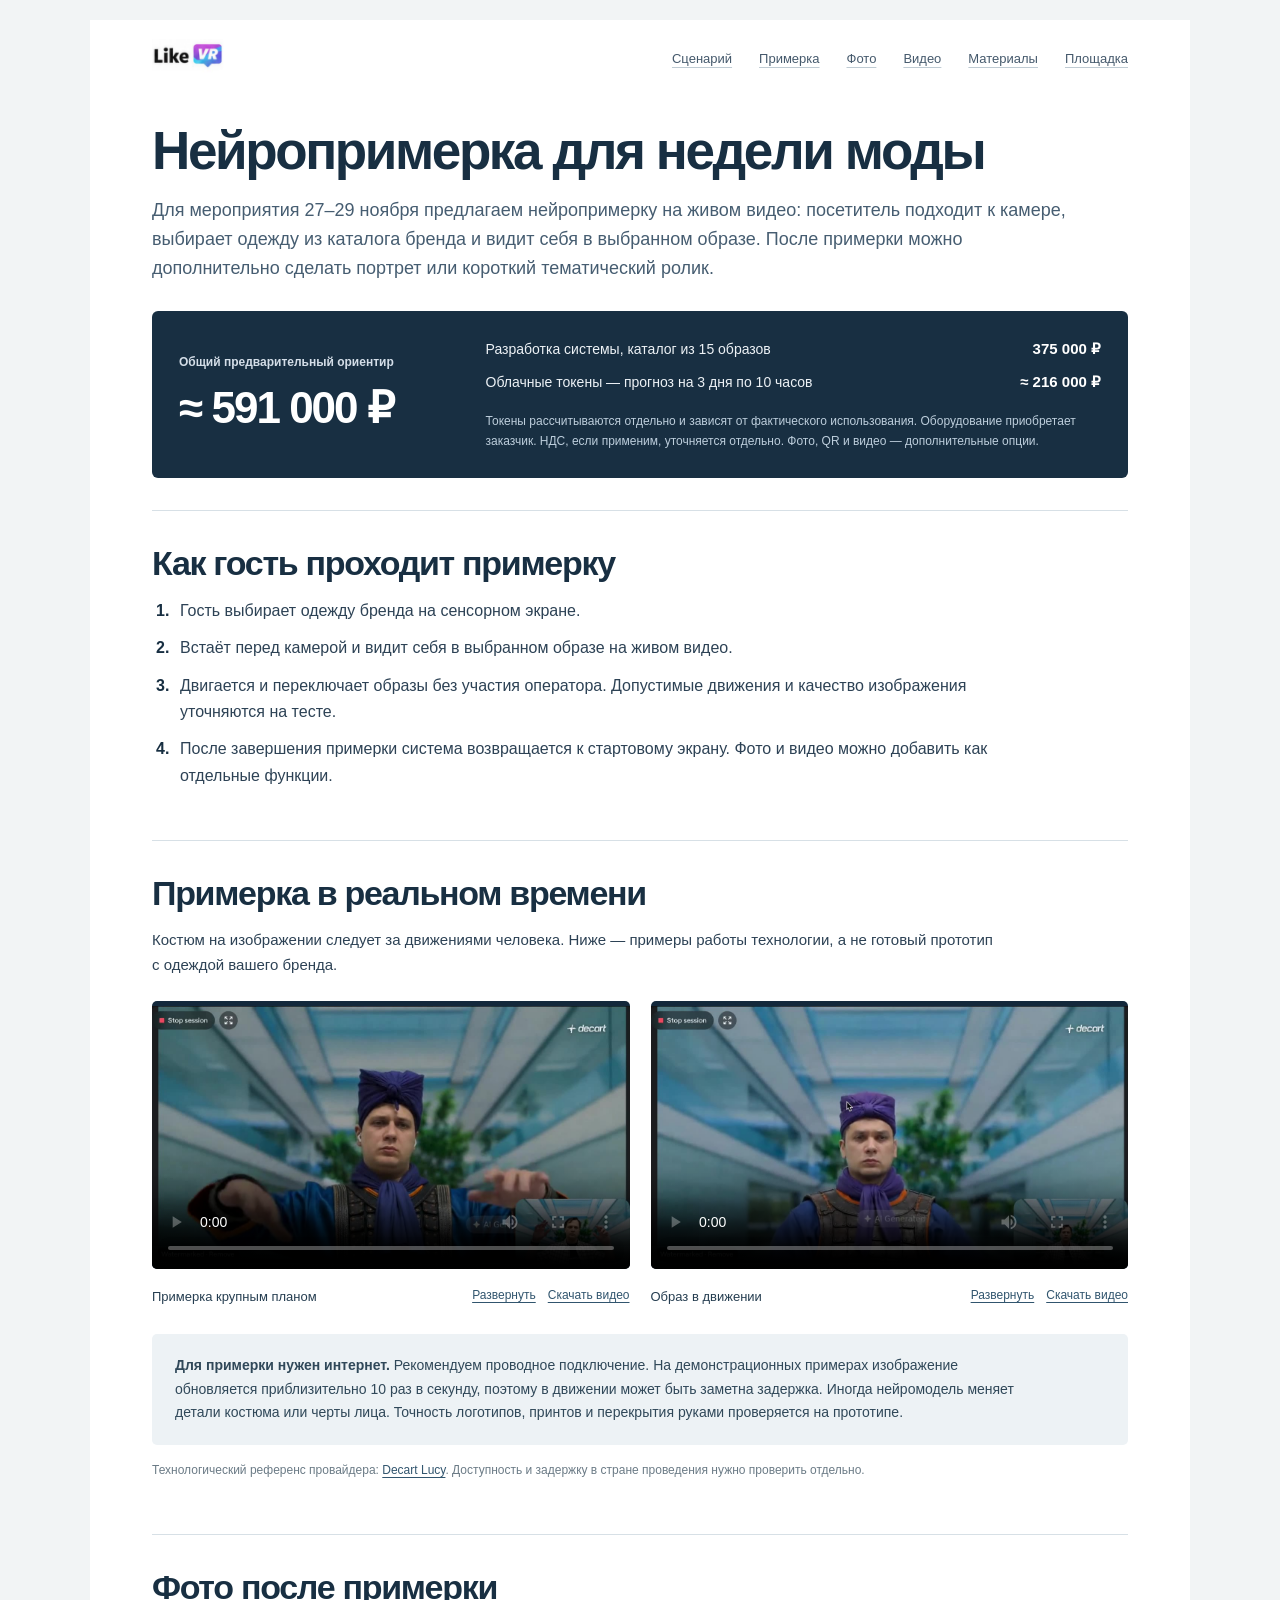
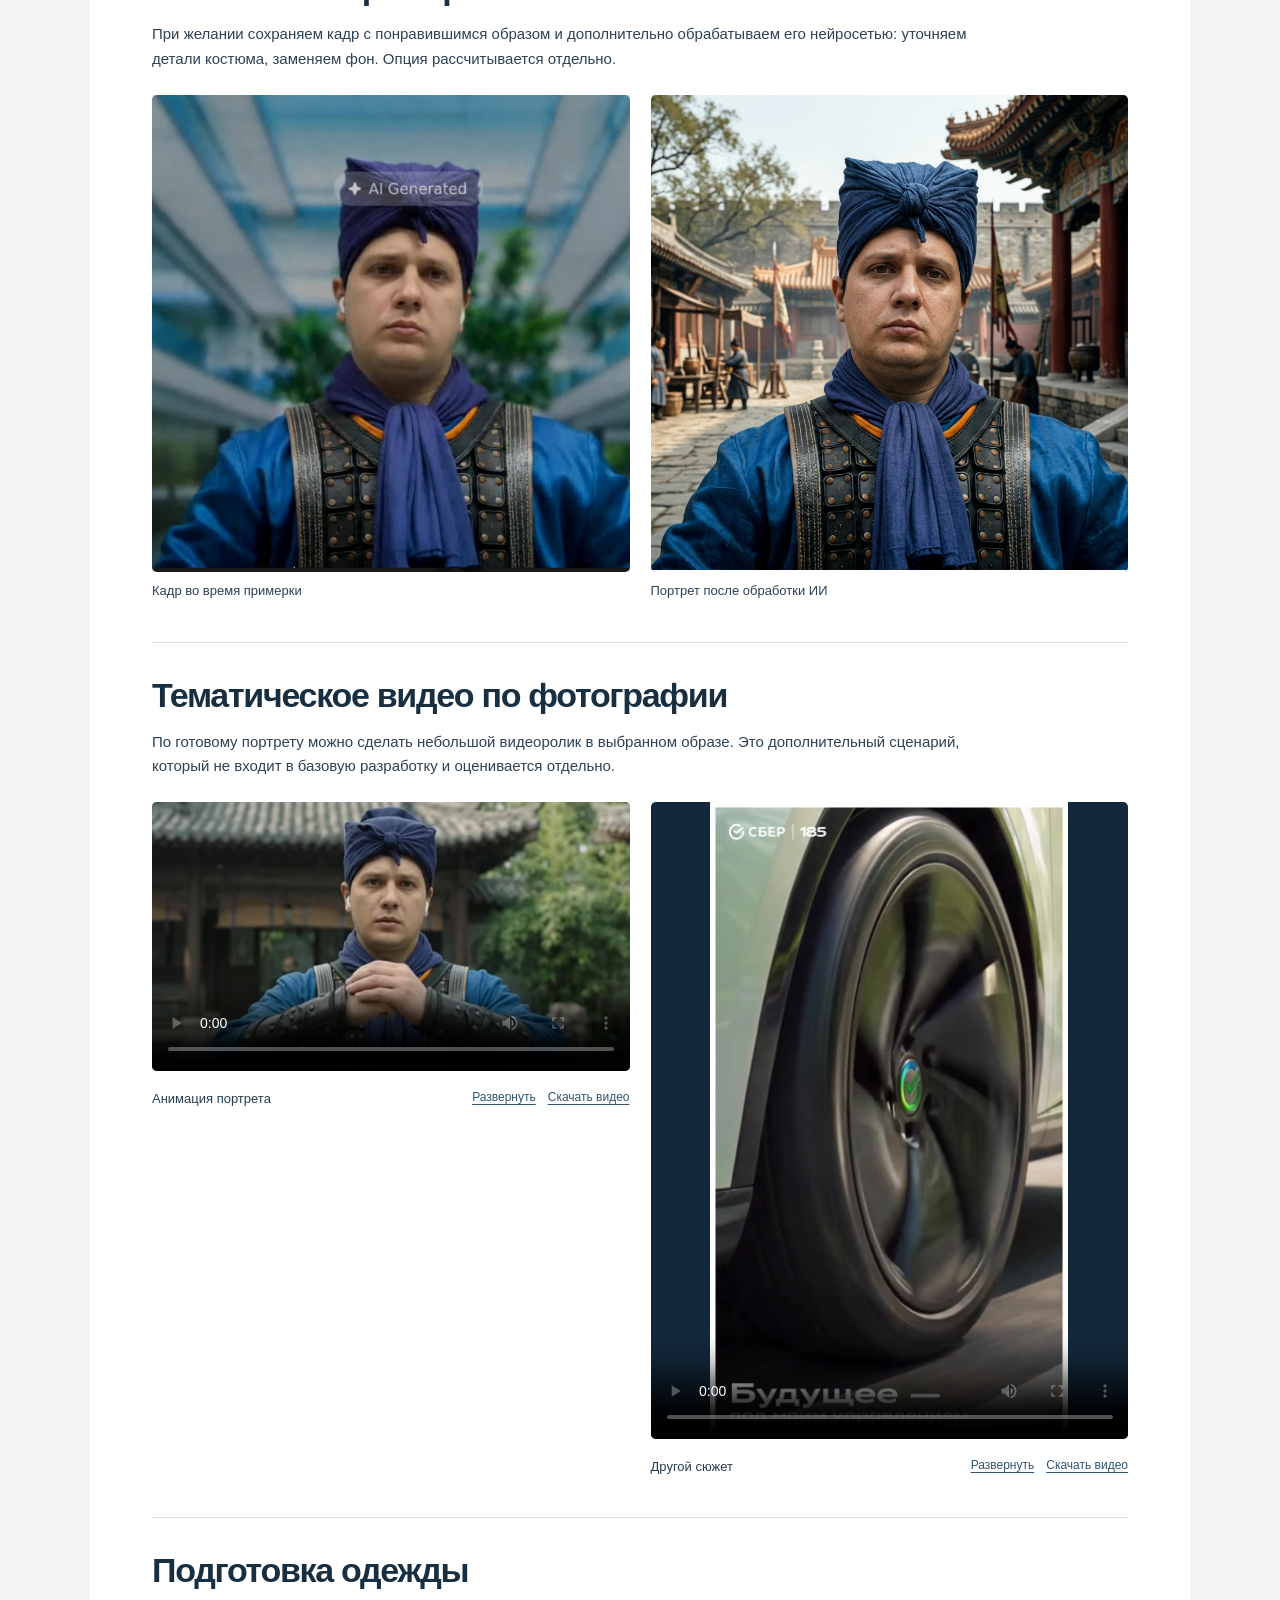
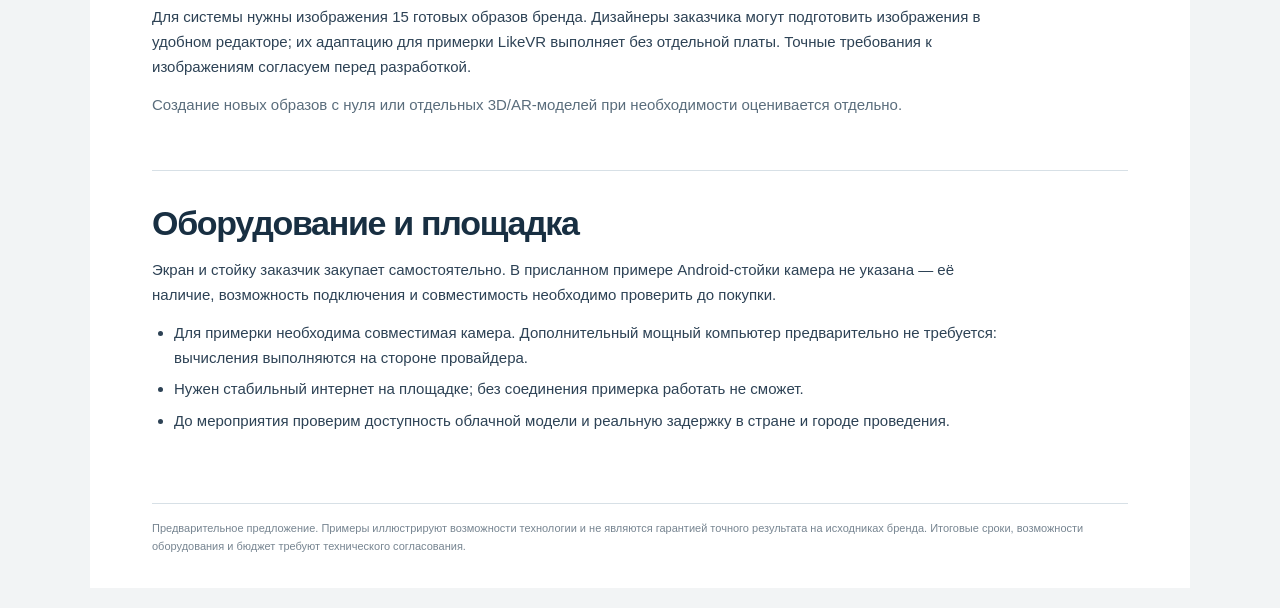
==== faha-ai-fitting-271126/index.html @ 7ea91d98 "Publish Faha AI fitting CLEAN v4" ====
<!doctype html><html lang="ru"><head><meta charset="UTF-8"><meta name="viewport" content="width=device-width,initial-scale=1"><meta name="theme-color" content="#182f42"><meta name="description" content="Нейропримерка для недели моды: пример работы, предварительная стоимость и требования к площадке."><title>Нейропримерка — предложение LikeVR</title><link rel="stylesheet" href="assets/styles.css"><script src="assets/app.js" defer></script></head><body>
<a class="skip" href="#main">К содержимому</a>
<div class="page" id="top">
<header class="topbar"><a class="brand" href="#top" aria-label="LikeVR — в начало"><img src="assets/likevr.png" alt="LikeVR"></a>
<nav class="nav" aria-label="Разделы"><a href="#scenario">Сценарий</a><a href="#live">Примерка</a><a href="#photo">Фото</a><a href="#video">Видео</a><a href="#materials">Материалы</a><a href="#venue">Площадка</a></nav><button class="menu-toggle" type="button" aria-label="Меню" aria-expanded="false" aria-controls="mobile-nav"><i aria-hidden="true"></i> Разделы</button></header>
<nav class="mobile-nav" id="mobile-nav" aria-label="Разделы, мобильное меню"><a href="#scenario">Сценарий</a><a href="#live">Примерка</a><a href="#photo">Фото</a><a href="#video">Видео</a><a href="#materials">Материалы</a><a href="#venue">Площадка</a></nav>
<main id="main">
<section class="hero"><h1>Нейропримерка для недели моды</h1><p class="lead">Для мероприятия 27–29 ноября предлагаем нейропримерку на живом видео: посетитель подходит к камере, выбирает одежду из каталога бренда и видит себя в выбранном образе. После примерки можно дополнительно сделать портрет или короткий тематический ролик.</p><div class="price"><div class="price-primary"><span class="hint">Общий предварительный ориентир</span><strong>≈ 591 000 ₽</strong></div><div class="price-breakdown"><div class="cost-line"><span>Разработка системы, каталог из 15 образов</span><b>375 000 ₽</b></div><div class="cost-line"><span>Облачные токены — прогноз на 3 дня по 10 часов</span><b>≈ 216 000 ₽</b></div><p class="price-note">Токены рассчитываются отдельно и зависят от фактического использования. Оборудование приобретает заказчик. НДС, если применим, уточняется отдельно. Фото, QR и видео — дополнительные опции.</p></div></div></section>
<section class="section" id="scenario"><h2>Как гость проходит примерку</h2><ol class="steps"><li>Гость выбирает одежду бренда на сенсорном экране.</li><li>Встаёт перед камерой и видит себя в выбранном образе на живом видео.</li><li>Двигается и переключает образы без участия оператора. Допустимые движения и качество изображения уточняются на тесте.</li><li>После завершения примерки система возвращается к стартовому экрану. Фото и видео можно добавить как отдельные функции.</li></ol></section>
<section class="section" id="live"><h2>Примерка в реальном времени</h2><p>Костюм на изображении следует за движениями человека. Ниже — примеры работы технологии, а не готовый прототип с одеждой вашего бренда.</p><div class="media-grid">
<figure class="media-card"><video controls playsinline preload="metadata" poster="assets/media/demo-1-poster.jpg" src="assets/media/demo-1.mp4" aria-label="Примерка крупным планом"></video><figcaption class="media-caption"><span class="title">Примерка крупным планом</span><span class="media-actions"><button type="button" data-video="assets/media/demo-1.mp4" data-label="Примерка крупным планом">Развернуть</button><a download href="assets/media/demo-1.mp4">Скачать видео</a></span></figcaption></figure>
<figure class="media-card"><video controls playsinline preload="metadata" poster="assets/media/demo-2-poster.jpg" src="assets/media/demo-2.mp4" aria-label="Образ в движении"></video><figcaption class="media-caption"><span class="title">Образ в движении</span><span class="media-actions"><button type="button" data-video="assets/media/demo-2.mp4" data-label="Образ в движении">Развернуть</button><a download href="assets/media/demo-2.mp4">Скачать видео</a></span></figcaption></figure></div>
<div class="notice"><p><strong>Для примерки нужен интернет.</strong> Рекомендуем проводное подключение. На демонстрационных примерах изображение обновляется приблизительно 10 раз в секунду, поэтому в движении может быть заметна задержка. Иногда нейромодель меняет детали костюма или черты лица. Точность логотипов, принтов и перекрытия руками проверяется на прототипе.</p></div><p class="ref">Технологический референс провайдера: <a href="https://decart.ai/lucy" rel="noopener noreferrer" target="_blank">Decart Lucy</a>. Доступность и задержку в стране проведения нужно проверить отдельно.</p></section>
<section class="section" id="photo"><h2>Фото после примерки</h2><p>При желании сохраняем кадр с понравившимся образом и дополнительно обрабатываем его нейросетью: уточняем детали костюма, заменяем фон. Опция рассчитывается отдельно.</p><div class="photo-grid"><figure class="photo-card"><button data-image="assets/media/before.png" data-alt="Кадр во время примерки"><img src="assets/media/before.png" alt="Кадр с посетителем в образе" loading="lazy"></button><figcaption>Кадр во время примерки</figcaption></figure><figure class="photo-card"><button data-image="assets/media/after.png" data-alt="Портрет после обработки"><img src="assets/media/after.png" alt="Портрет посетителя после обработки нейросетью" loading="lazy"></button><figcaption>Портрет после обработки ИИ</figcaption></figure></div></section>
<section class="section" id="video"><h2>Тематическое видео по фотографии</h2><p>По готовому портрету можно сделать небольшой видеоролик в выбранном образе. Это дополнительный сценарий, который не входит в базовую разработку и оценивается отдельно.</p><div class="media-grid"><figure class="media-card"><video controls playsinline preload="metadata" poster="assets/media/demo-3-poster.jpg" src="assets/media/demo-3.mp4" aria-label="Видео из готового портрета"></video><figcaption class="media-caption"><span class="title">Анимация портрета</span><span class="media-actions"><button data-video="assets/media/demo-3.mp4" data-label="Анимация портрета">Развернуть</button><a download href="assets/media/demo-3.mp4">Скачать видео</a></span></figcaption></figure><figure class="media-card portrait"><video controls playsinline preload="metadata" poster="assets/media/demo-4-poster.jpg" src="assets/media/demo-4.mp4" aria-label="Альтернативный сюжет видеоролика"></video><figcaption class="media-caption"><span class="title">Другой сюжет</span><span class="media-actions"><button data-video="assets/media/demo-4.mp4" data-label="Другой сюжет">Развернуть</button><a download href="assets/media/demo-4.mp4">Скачать видео</a></span></figcaption></figure></div></section>
<section class="section" id="materials"><h2>Подготовка одежды</h2><p>Для системы нужны изображения 15 готовых образов бренда. Дизайнеры заказчика могут подготовить изображения в удобном редакторе; их адаптацию для примерки LikeVR выполняет без отдельной платы. Точные требования к изображениям согласуем перед разработкой.</p><p class="subtle">Создание новых образов с нуля или отдельных 3D/AR-моделей при необходимости оценивается отдельно.</p></section>
<section class="section" id="venue"><h2>Оборудование и площадка</h2><p>Экран и стойку заказчик закупает самостоятельно. В присланном примере Android-стойки камера не указана — её наличие, возможность подключения и совместимость необходимо проверить до покупки.</p><ul class="simple-bullets"><li>Для примерки необходима совместимая камера. Дополнительный мощный компьютер предварительно не требуется: вычисления выполняются на стороне провайдера.</li><li>Нужен стабильный интернет на площадке; без соединения примерка работать не сможет.</li><li>До мероприятия проверим доступность облачной модели и реальную задержку в стране и городе проведения.</li></ul></section>
<p class="legal">Предварительное предложение. Примеры иллюстрируют возможности технологии и не являются гарантией точного результата на исходниках бренда. Итоговые сроки, возможности оборудования и бюджет требуют технического согласования.</p>
</main></div>
<div class="lightbox" id="lightbox" role="dialog" aria-modal="true" aria-label="Просмотр медиа" hidden><button type="button" class="lightbox-close" aria-label="Закрыть">×</button><div class="lightbox-content" id="lightbox-content"></div><div class="lightbox-caption" id="lightbox-caption"></div></div></body></html>
---- faha-ai-fitting-271126/assets/styles.css ----
/* Фаха / клиентская презентация LikeVR. Чистая редакция по образцу страницы Юры. */
:root{--ink:#182f42;--text:#2d4255;--muted:#51677a;--line:#d7e0e6;--soft:#edf2f5;--paper:#fff;--outside:#f2f4f5}
*{box-sizing:border-box}html{scroll-behavior:smooth;scroll-padding-top:75px}body{margin:0;background:var(--outside);color:var(--text);font:16px/1.65 Arial,'Helvetica Neue',sans-serif;-webkit-font-smoothing:antialiased}a{color:#31556e;text-underline-offset:3px}button{font:inherit}button,a{-webkit-tap-highlight-color:transparent}.skip{position:absolute;top:-80px;left:12px;background:white;color:var(--ink);padding:8px 12px;z-index:99}.skip:focus{top:10px}.page{max-width:1100px;background:var(--paper);min-height:100vh;margin:20px auto;padding:0 62px 22px}.topbar{min-height:78px;display:flex;align-items:center;justify-content:space-between}.brand{display:block;width:88px;flex:0 0 auto}.brand img{display:block;width:100%;height:auto}.nav{display:flex;gap:27px;align-items:center}.nav a{font-size:13px;color:#45596c;text-decoration:underline;text-decoration-color:#bfcbd3;text-underline-offset:4px}.nav a:hover{color:#172f43}.menu-toggle{display:none}.mobile-nav{display:none}.hero{padding:24px 0 32px}.hero h1{margin:0 0 16px;color:var(--ink);font-size:clamp(34px,4.4vw,53px);line-height:1.1;letter-spacing:-.045em;font-weight:800}.lead{font-size:18px;line-height:1.6;margin:0 0 28px;color:#465d71;max-width:930px}.price{background:var(--ink);color:#fff;border-radius:6px;padding:26px 27px;display:grid;grid-template-columns:30% 1fr;gap:30px}.price-primary{display:flex;flex-direction:column;justify-content:center}.price-primary .hint{font-size:12px;font-weight:650;color:#d4dee8}.price-primary strong{font-size:clamp(34px,3.8vw,44px);white-space:nowrap;letter-spacing:-.045em;line-height:1.2;margin:9px 0 0}.price-breakdown{display:flex;flex-direction:column;justify-content:center;gap:9px;font-size:14px}.cost-line{display:flex;justify-content:space-between;align-items:baseline;gap:25px}.cost-line b{font-size:15px;white-space:nowrap}.cost-line span{color:#edf2f6}.price-note{color:#bdcedc;margin:8px 0 0;font-size:12px;line-height:1.65}.section{border-top:1px solid var(--line);padding:33px 0 40px}.section h2{color:var(--ink);letter-spacing:-.038em;line-height:1.15;font-size:clamp(26px,3vw,34px);margin:0 0 15px}.section p{margin:0 0 13px;max-width:850px;font-size:15px}.steps{list-style:none;counter-reset:step;margin:0;padding:0;max-width:870px}.steps li{counter-increment:step;position:relative;padding-left:28px;margin:0 0 11px}.steps li::before{content:counter(step)'.';position:absolute;left:4px;font-weight:700;color:var(--ink)}.media-grid,.photo-grid{display:grid;grid-template-columns:1fr 1fr;gap:21px;margin-top:23px}.media-card,.photo-card{margin:0;min-width:0}.media-card video{display:block;width:100%;aspect-ratio:16/9;object-fit:contain;border-radius:5px;background:#13283b}.media-card.portrait video{aspect-ratio:3/4}.media-caption{padding-top:9px;display:flex;align-items:flex-start;gap:9px;justify-content:space-between}.media-caption .title{font-size:13px;color:#263e51}.media-actions{font-size:12px;display:flex;gap:12px;white-space:nowrap}.media-actions button{border:0;padding:0;background:none;color:#31556e;text-decoration:underline;text-underline-offset:3px;cursor:pointer;font-size:12px}.media-actions a{font-size:12px}.media-card figcaption,.photo-card figcaption{font-size:13px;margin-top:8px}.photo-card img{width:100%;aspect-ratio:1/1;object-fit:cover;border-radius:5px;display:block}.photo-card button{width:100%;display:block;border:0;background:#e7ecf0;padding:0;cursor:zoom-in;line-height:0}.photo-card button:focus-visible{outline:3px solid #6b90aa}.notice{background:var(--soft);border-radius:5px;margin-top:26px;padding:20px 23px;font-size:14px;color:#304859}.notice p{font-size:14px;line-height:1.7;margin:0}.notice p+p{margin-top:9px}.ref{font-size:12px!important;color:#6b7b86;margin-top:16px!important}.simple-bullets{margin:8px 0 0;padding:0 0 0 22px;max-width:860px}.simple-bullets li{margin:7px 0;font-size:15px}.subtle{color:#5a6d7c}.closing{padding-bottom:15px}.legal{font-size:11px!important;color:#778591;line-height:1.65!important;padding-top:15px;border-top:1px solid var(--line);margin-top:22px!important}.lightbox[hidden]{display:none}.lightbox{position:fixed;inset:0;z-index:80;background:rgba(12,24,35,.97);display:flex;align-items:center;justify-content:center;padding:62px 23px 38px;flex-direction:column}.lightbox-content{display:flex;align-items:center;justify-content:center;max-width:1200px;width:100%;height:calc(100vh - 130px)}.lightbox-content img,.lightbox-content video{max-width:100%;max-height:100%;width:auto;height:auto;object-fit:contain}.lightbox-content video{width:100%;height:100%}.lightbox-close{position:absolute;top:13px;right:23px;border:1px solid #a2aebb;background:rgba(255,255,255,.09);color:#fff;font-size:28px;line-height:1;border-radius:50%;width:42px;height:42px;cursor:pointer}.lightbox-caption{color:#e3eaf0;font-size:13px;margin-top:10px}.modal-open{overflow:hidden}
@media(max-width:800px){.page{margin:0;padding:0 35px}.topbar{min-height:72px}.nav{gap:13px}.nav a{font-size:12px}.price{grid-template-columns:1fr;gap:15px}.price-primary strong{font-size:42px}.hero{padding-top:25px}.lead{font-size:17px}}
@media(max-width:610px){body{background:#fff}.page{padding:0 20px}.brand{width:70px}.topbar{min-height:64px}.nav{display:none}.menu-toggle{display:flex;align-items:center;gap:9px;background:none;border:0;padding:9px 0;font-size:13px;color:var(--ink);cursor:pointer}.menu-toggle i,.menu-toggle i:before,.menu-toggle i:after{display:block;height:2px;background:var(--ink);width:19px;content:'';position:relative}.menu-toggle i:before{position:absolute;top:-6px}.menu-toggle i:after{position:absolute;top:6px}.mobile-nav{display:none;padding:3px 0 16px;border-top:1px solid var(--line)}.mobile-nav.open{display:grid;grid-template-columns:1fr 1fr;gap:10px}.mobile-nav a{font-size:13px;text-decoration:none}.hero{padding:18px 0 28px}.hero h1{font-size:38px;line-height:1.12}.lead{font-size:15.5px;line-height:1.6}.price{padding:21px 20px}.price-primary strong{font-size:39px}.cost-line{gap:12px;font-size:12.5px}.cost-line b{font-size:14px}.section{padding:30px 0 35px}.section h2{font-size:27px}.section p,.simple-bullets li{font-size:14px}.media-grid,.photo-grid{grid-template-columns:1fr;gap:25px}.media-grid{margin-top:19px}.media-caption{align-items:flex-start}.media-actions{gap:10px}.notice{padding:18px}.notice p{font-size:13px}.photo-card img{aspect-ratio:1/1}.steps li{font-size:14px;padding-left:25px}}
@media(prefers-reduced-motion:reduce){html{scroll-behavior:auto}}
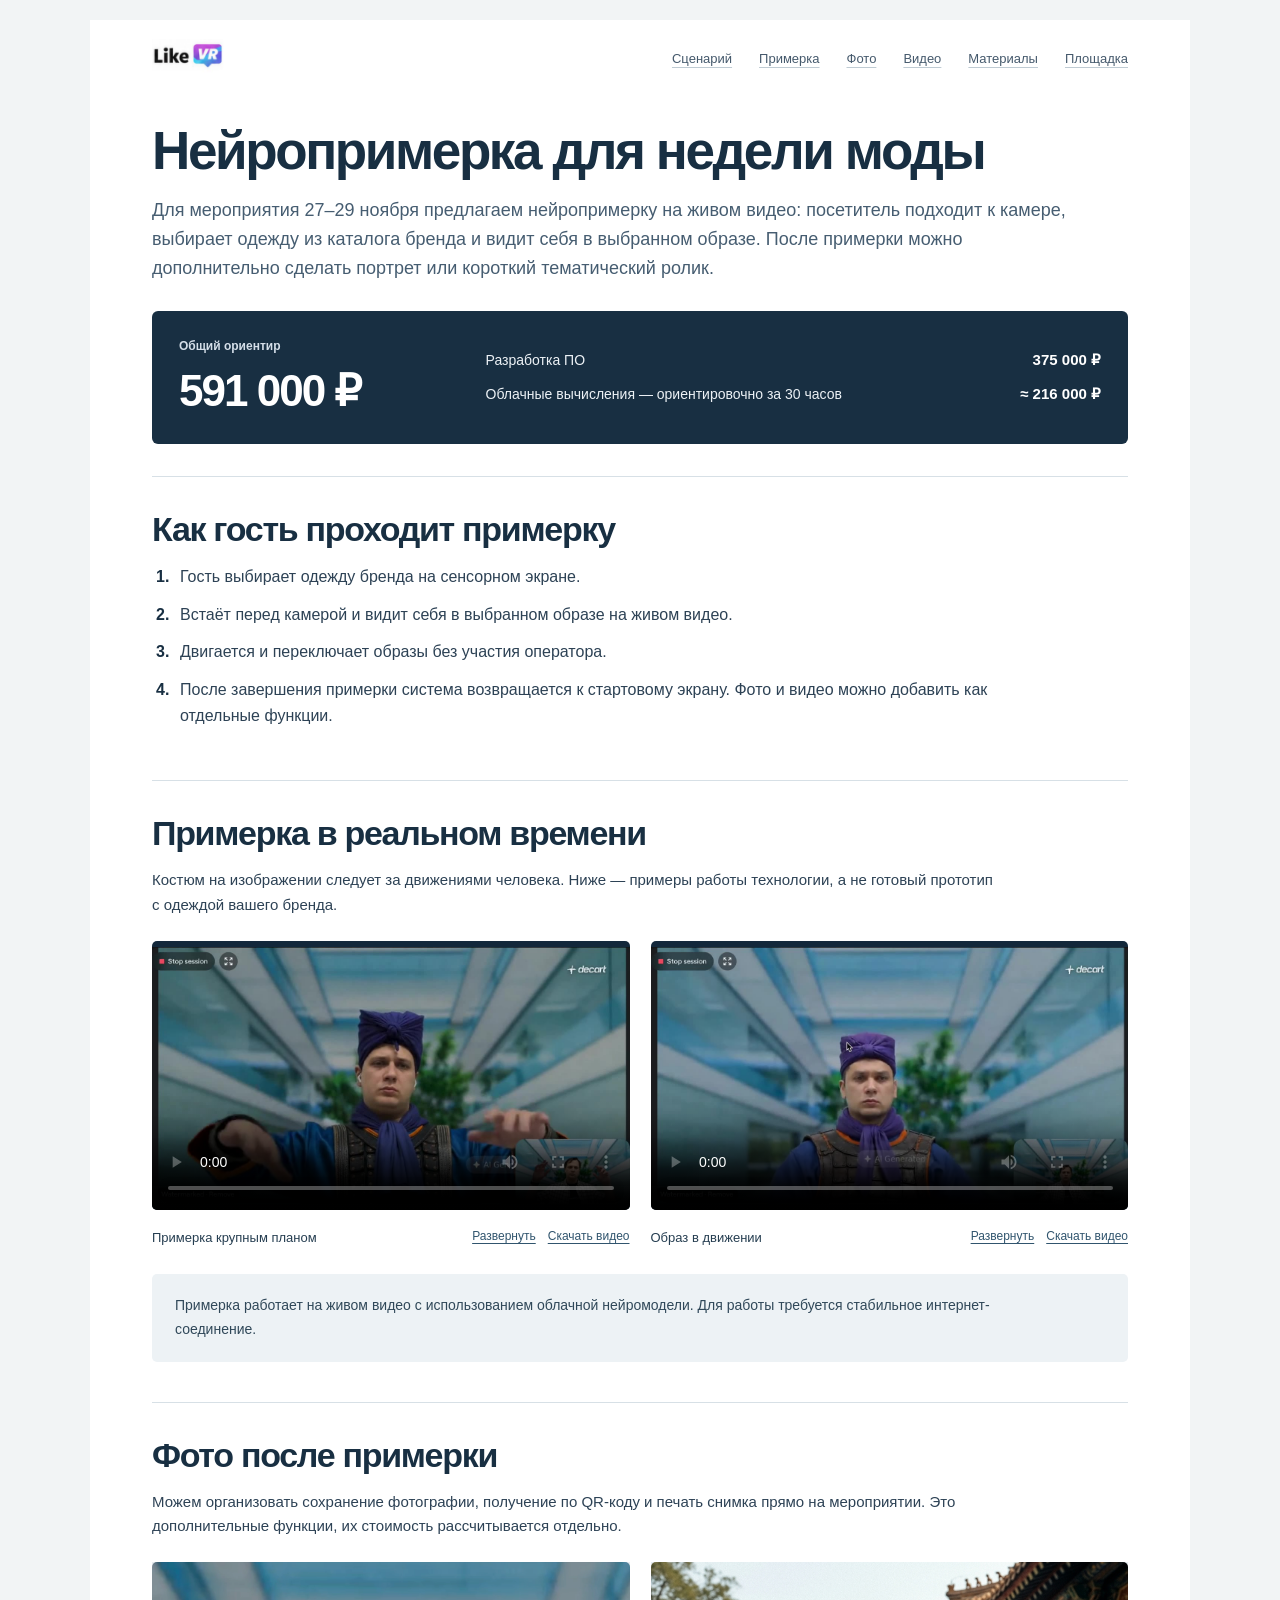
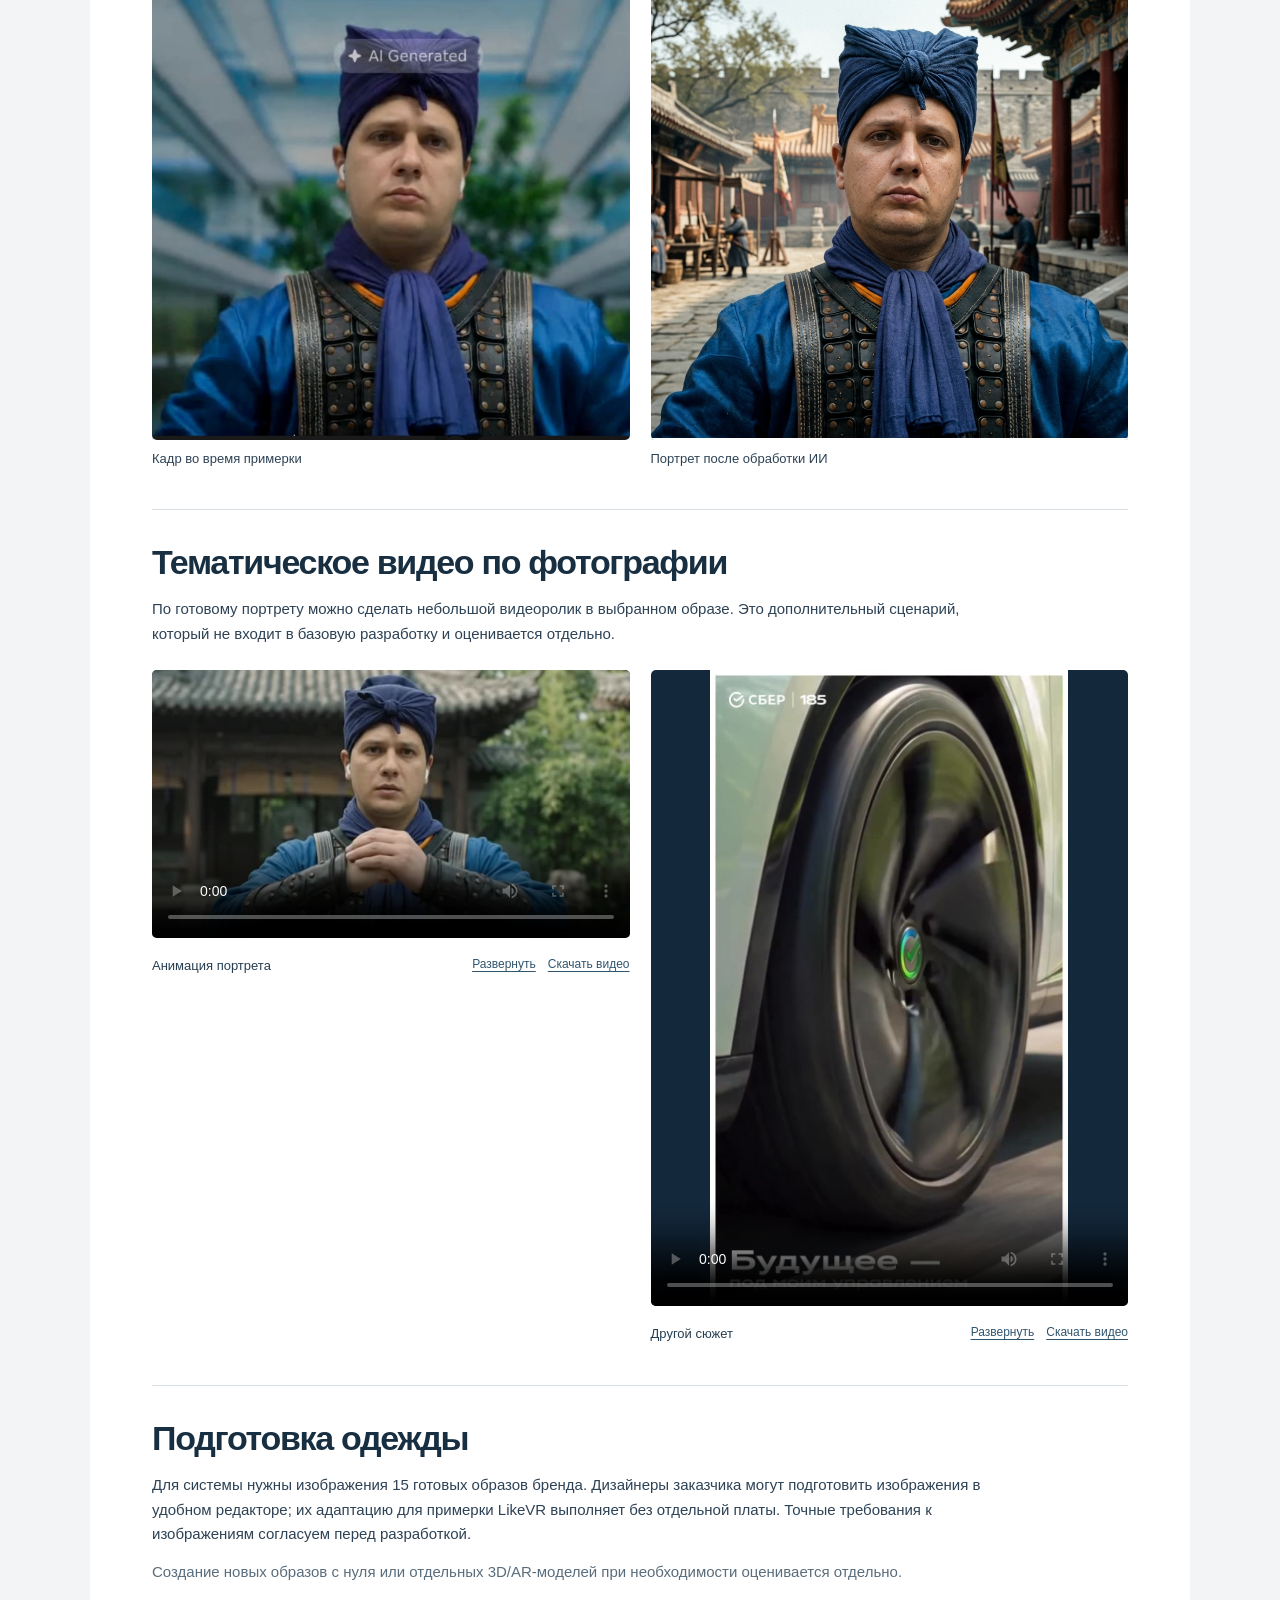
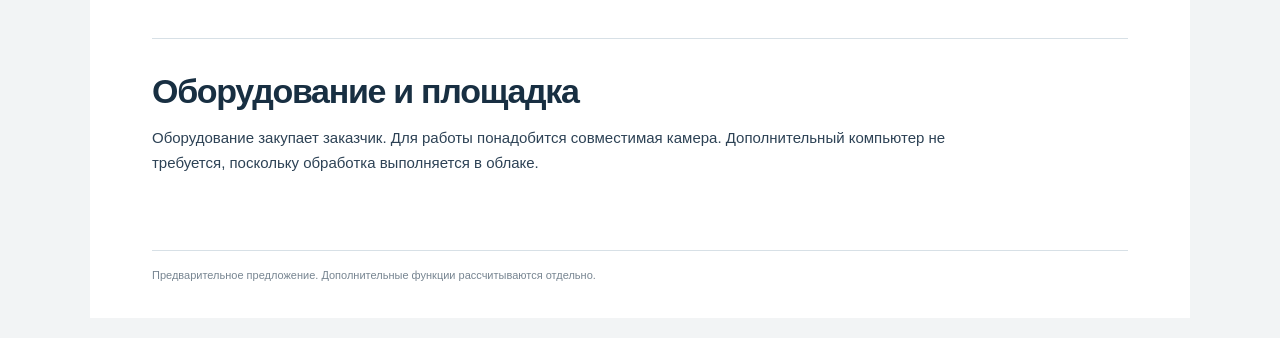
==== commit c4dde4a6: "Refine Faha proposal copy" ====
--- a/faha-ai-fitting-271126/index.html
+++ b/faha-ai-fitting-271126/index.html
@@ -5,16 +5,17 @@
 <nav class="nav" aria-label="Разделы"><a href="#scenario">Сценарий</a><a href="#live">Примерка</a><a href="#photo">Фото</a><a href="#video">Видео</a><a href="#materials">Материалы</a><a href="#venue">Площадка</a></nav><button class="menu-toggle" type="button" aria-label="Меню" aria-expanded="false" aria-controls="mobile-nav"><i aria-hidden="true"></i> Разделы</button></header>
 <nav class="mobile-nav" id="mobile-nav" aria-label="Разделы, мобильное меню"><a href="#scenario">Сценарий</a><a href="#live">Примерка</a><a href="#photo">Фото</a><a href="#video">Видео</a><a href="#materials">Материалы</a><a href="#venue">Площадка</a></nav>
 <main id="main">
-<section class="hero"><h1>Нейропримерка для недели моды</h1><p class="lead">Для мероприятия 27–29 ноября предлагаем нейропримерку на живом видео: посетитель подходит к камере, выбирает одежду из каталога бренда и видит себя в выбранном образе. После примерки можно дополнительно сделать портрет или короткий тематический ролик.</p><div class="price"><div class="price-primary"><span class="hint">Общий предварительный ориентир</span><strong>≈ 591 000 ₽</strong></div><div class="price-breakdown"><div class="cost-line"><span>Разработка системы, каталог из 15 образов</span><b>375 000 ₽</b></div><div class="cost-line"><span>Облачные токены — прогноз на 3 дня по 10 часов</span><b>≈ 216 000 ₽</b></div><p class="price-note">Токены рассчитываются отдельно и зависят от фактического использования. Оборудование приобретает заказчик. НДС, если применим, уточняется отдельно. Фото, QR и видео — дополнительные опции.</p></div></div></section>
-<section class="section" id="scenario"><h2>Как гость проходит примерку</h2><ol class="steps"><li>Гость выбирает одежду бренда на сенсорном экране.</li><li>Встаёт перед камерой и видит себя в выбранном образе на живом видео.</li><li>Двигается и переключает образы без участия оператора. Допустимые движения и качество изображения уточняются на тесте.</li><li>После завершения примерки система возвращается к стартовому экрану. Фото и видео можно добавить как отдельные функции.</li></ol></section>
+<section class="hero"><h1>Нейропримерка для недели моды</h1><p class="lead">Для мероприятия 27–29 ноября предлагаем нейропримерку на живом видео: посетитель подходит к камере, выбирает одежду из каталога бренда и видит себя в выбранном образе. После примерки можно дополнительно сделать портрет или короткий тематический ролик.</p><div class="price"><div class="price-primary"><span class="hint">Общий ориентир</span><strong>591 000 ₽</strong></div><div class="price-breakdown"><div class="cost-line"><span>Разработка ПО</span><b>375 000 ₽</b></div><div class="cost-line"><span>Облачные вычисления — ориентировочно за 30 часов</span><b>≈ 216 000 ₽</b></div></div></div></section>
+<section class="section" id="scenario"><h2>Как гость проходит примерку</h2><ol class="steps"><li>Гость выбирает одежду бренда на сенсорном экране.</li><li>Встаёт перед камерой и видит себя в выбранном образе на живом видео.</li><li>Двигается и переключает образы без участия оператора.</li><li>После завершения примерки система возвращается к стартовому экрану. Фото и видео можно добавить как отдельные функции.</li></ol></section>
 <section class="section" id="live"><h2>Примерка в реальном времени</h2><p>Костюм на изображении следует за движениями человека. Ниже — примеры работы технологии, а не готовый прототип с одеждой вашего бренда.</p><div class="media-grid">
 <figure class="media-card"><video controls playsinline preload="metadata" poster="assets/media/demo-1-poster.jpg" src="assets/media/demo-1.mp4" aria-label="Примерка крупным планом"></video><figcaption class="media-caption"><span class="title">Примерка крупным планом</span><span class="media-actions"><button type="button" data-video="assets/media/demo-1.mp4" data-label="Примерка крупным планом">Развернуть</button><a download href="assets/media/demo-1.mp4">Скачать видео</a></span></figcaption></figure>
 <figure class="media-card"><video controls playsinline preload="metadata" poster="assets/media/demo-2-poster.jpg" src="assets/media/demo-2.mp4" aria-label="Образ в движении"></video><figcaption class="media-caption"><span class="title">Образ в движении</span><span class="media-actions"><button type="button" data-video="assets/media/demo-2.mp4" data-label="Образ в движении">Развернуть</button><a download href="assets/media/demo-2.mp4">Скачать видео</a></span></figcaption></figure></div>
-<div class="notice"><p><strong>Для примерки нужен интернет.</strong> Рекомендуем проводное подключение. На демонстрационных примерах изображение обновляется приблизительно 10 раз в секунду, поэтому в движении может быть заметна задержка. Иногда нейромодель меняет детали костюма или черты лица. Точность логотипов, принтов и перекрытия руками проверяется на прототипе.</p></div><p class="ref">Технологический референс провайдера: <a href="https://decart.ai/lucy" rel="noopener noreferrer" target="_blank">Decart Lucy</a>. Доступность и задержку в стране проведения нужно проверить отдельно.</p></section>
-<section class="section" id="photo"><h2>Фото после примерки</h2><p>При желании сохраняем кадр с понравившимся образом и дополнительно обрабатываем его нейросетью: уточняем детали костюма, заменяем фон. Опция рассчитывается отдельно.</p><div class="photo-grid"><figure class="photo-card"><button data-image="assets/media/before.png" data-alt="Кадр во время примерки"><img src="assets/media/before.png" alt="Кадр с посетителем в образе" loading="lazy"></button><figcaption>Кадр во время примерки</figcaption></figure><figure class="photo-card"><button data-image="assets/media/after.png" data-alt="Портрет после обработки"><img src="assets/media/after.png" alt="Портрет посетителя после обработки нейросетью" loading="lazy"></button><figcaption>Портрет после обработки ИИ</figcaption></figure></div></section>
+<div class="notice"><p>Примерка работает на живом видео с использованием облачной нейромодели. Для работы требуется стабильное интернет-соединение.</p></div></section>
+<section class="section" id="photo"><h2>Фото после примерки</h2><p>Можем организовать сохранение фотографии, получение по QR-коду и печать снимка прямо на мероприятии. Это дополнительные функции, их стоимость рассчитывается отдельно.</p><div class="photo-grid"><figure class="photo-card"><button data-image="assets/media/before.png" data-alt="Кадр во время примерки"><img src="assets/media/before.png" alt="Кадр с посетителем в образе" loading="lazy"></button><figcaption>Кадр во время примерки</figcaption></figure><figure class="photo-card"><button data-image="assets/media/after.png" data-alt="Портрет после обработки"><img src="assets/media/after.png" alt="Портрет посетителя после обработки нейросетью" loading="lazy"></button><figcaption>Портрет после обработки ИИ</figcaption></figure></div></section>
 <section class="section" id="video"><h2>Тематическое видео по фотографии</h2><p>По готовому портрету можно сделать небольшой видеоролик в выбранном образе. Это дополнительный сценарий, который не входит в базовую разработку и оценивается отдельно.</p><div class="media-grid"><figure class="media-card"><video controls playsinline preload="metadata" poster="assets/media/demo-3-poster.jpg" src="assets/media/demo-3.mp4" aria-label="Видео из готового портрета"></video><figcaption class="media-caption"><span class="title">Анимация портрета</span><span class="media-actions"><button data-video="assets/media/demo-3.mp4" data-label="Анимация портрета">Развернуть</button><a download href="assets/media/demo-3.mp4">Скачать видео</a></span></figcaption></figure><figure class="media-card portrait"><video controls playsinline preload="metadata" poster="assets/media/demo-4-poster.jpg" src="assets/media/demo-4.mp4" aria-label="Альтернативный сюжет видеоролика"></video><figcaption class="media-caption"><span class="title">Другой сюжет</span><span class="media-actions"><button data-video="assets/media/demo-4.mp4" data-label="Другой сюжет">Развернуть</button><a download href="assets/media/demo-4.mp4">Скачать видео</a></span></figcaption></figure></div></section>
 <section class="section" id="materials"><h2>Подготовка одежды</h2><p>Для системы нужны изображения 15 готовых образов бренда. Дизайнеры заказчика могут подготовить изображения в удобном редакторе; их адаптацию для примерки LikeVR выполняет без отдельной платы. Точные требования к изображениям согласуем перед разработкой.</p><p class="subtle">Создание новых образов с нуля или отдельных 3D/AR-моделей при необходимости оценивается отдельно.</p></section>
-<section class="section" id="venue"><h2>Оборудование и площадка</h2><p>Экран и стойку заказчик закупает самостоятельно. В присланном примере Android-стойки камера не указана — её наличие, возможность подключения и совместимость необходимо проверить до покупки.</p><ul class="simple-bullets"><li>Для примерки необходима совместимая камера. Дополнительный мощный компьютер предварительно не требуется: вычисления выполняются на стороне провайдера.</li><li>Нужен стабильный интернет на площадке; без соединения примерка работать не сможет.</li><li>До мероприятия проверим доступность облачной модели и реальную задержку в стране и городе проведения.</li></ul></section>
-<p class="legal">Предварительное предложение. Примеры иллюстрируют возможности технологии и не являются гарантией точного результата на исходниках бренда. Итоговые сроки, возможности оборудования и бюджет требуют технического согласования.</p>
+<section class="section" id="venue"><h2>Оборудование и площадка</h2><p>Оборудование закупает заказчик. Для работы понадобится совместимая камера. Дополнительный компьютер не требуется, поскольку обработка выполняется в облаке.</p></section>
+<p class="legal">Предварительное предложение. Дополнительные функции рассчитываются отдельно.</p>
 </main></div>
 <div class="lightbox" id="lightbox" role="dialog" aria-modal="true" aria-label="Просмотр медиа" hidden><button type="button" class="lightbox-close" aria-label="Закрыть">×</button><div class="lightbox-content" id="lightbox-content"></div><div class="lightbox-caption" id="lightbox-caption"></div></div></body></html>
+
